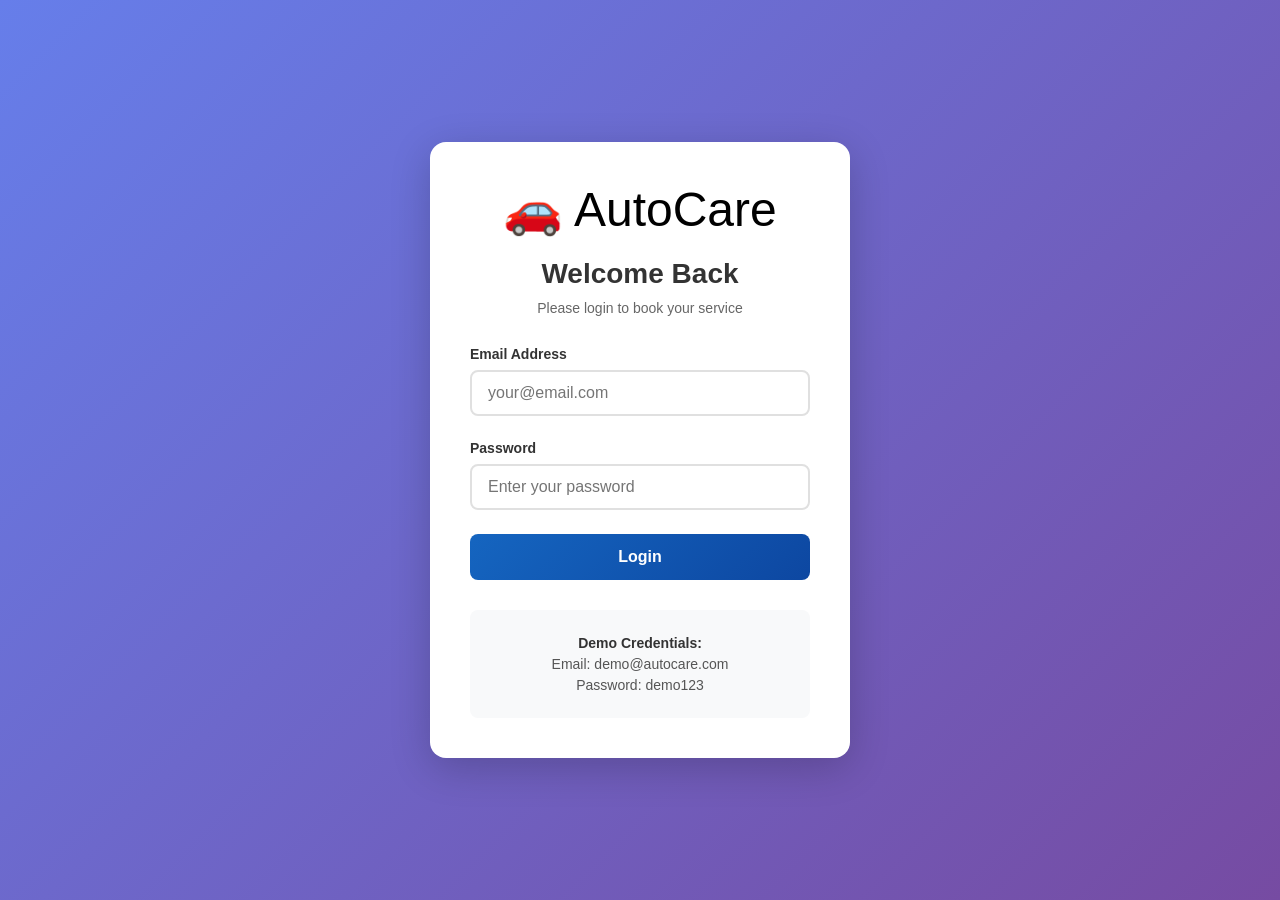
==== login.html @ be455d99 "Add car service booking website with login" ====
<!DOCTYPE html>
<html lang="en">
<head>
  <meta charset="UTF-8">
  <meta name="viewport" content="width=device-width, initial-scale=1.0">
  <title>Login - AutoCare Service Centre</title>
  <link rel="stylesheet" href="style.css">
</head>
<body class="login-page">
  <div class="login-container">
    <div class="login-box">
      <div class="logo">🚗 AutoCare</div>
      <h1>Welcome Back</h1>
      <p class="subtitle">Please login to book your service</p>
      
      <div id="login-error" class="error-message"></div>
      
      <div class="form-group">
        <label>Email Address</label>
        <input type="email" id="email" placeholder="your@email.com" autocomplete="email">
      </div>
      
      <div class="form-group">
        <label>Password</label>
        <input type="password" id="password" placeholder="Enter your password" autocomplete="current-password">
      </div>
      
      <button class="btn-primary" onclick="handleLogin()">Login</button>
      
      <div class="demo-credentials">
        <p><strong>Demo Credentials:</strong></p>
        <p>Email: demo@autocare.com</p>
        <p>Password: demo123</p>
      </div>
    </div>
  </div>
  <script src="script.js"></script>
</body>
</html>
---- style.css ----
/* Base Styles */
* {
    margin: 0;
    padding: 0;
    box-sizing: border-box;
  }
  
  body {
    font-family: 'Segoe UI', Tahoma, Geneva, Verdana, sans-serif;
    background: linear-gradient(135deg, #667eea 0%, #764ba2 100%);
    min-height: 100vh;
  }
  
  /* Login Page Styles */
  .login-page {
    display: flex;
    justify-content: center;
    align-items: center;
    padding: 20px;
  }
  
  .login-container {
    width: 100%;
    max-width: 420px;
  }
  
  .login-box {
    background: white;
    padding: 40px;
    border-radius: 16px;
    box-shadow: 0 10px 40px rgba(0,0,0,0.2);
  }
  
  .logo {
    font-size: 48px;
    text-align: center;
    margin-bottom: 20px;
  }
  
  .login-box h1 {
    text-align: center;
    color: #333;
    margin-bottom: 10px;
    font-size: 28px;
  }
  
  .subtitle {
    text-align: center;
    color: #666;
    margin-bottom: 30px;
    font-size: 14px;
  }
  
  .error-message {
    display: none;
    background: #fee;
    border: 1px solid #fcc;
    color: #c33;
    padding: 12px;
    border-radius: 8px;
    margin-bottom: 20px;
    font-size: 14px;
  }
  
  .error-message.show {
    display: block;
  }
  
  .demo-credentials {
    margin-top: 30px;
    padding: 20px;
    background: #f8f9fa;
    border-radius: 8px;
    text-align: center;
  }
  
  .demo-credentials p {
    margin: 5px 0;
    font-size: 14px;
    color: #555;
  }
  
  .demo-credentials strong {
    color: #333;
  }
  /* Header Styles */
header {
    background: linear-gradient(135deg, #1565C0 0%, #0D47A1 100%);
    color: white;
    padding: 30px 20px;
    box-shadow: 0 2px 10px rgba(0,0,0,0.1);
  }
  
  .header-content {
    max-width: 1200px;
    margin: 0 auto;
    display: flex;
    justify-content: space-between;
    align-items: center;
    flex-wrap: wrap;
    gap: 20px;
  }
  
  header h1 {
    font-size: 28px;
    margin-bottom: 5px;
  }
  
  header p {
    font-size: 16px;
    opacity: 0.9;
  }
  
  .user-info {
    display: flex;
    align-items: center;
    gap: 15px;
  }
  
  #user-email {
    font-size: 14px;
    opacity: 0.9;
  }
  
  /* Main Content */
  main {
    max-width: 600px;
    margin: 40px auto;
    padding: 20px;
  }
  
  .booking-card {
    background: white;
    padding: 40px;
    border-radius: 16px;
    box-shadow: 0 10px 40px rgba(0,0,0,0.1);
  }
  
  .booking-card h2 {
    color: #333;
    margin-bottom: 30px;
    font-size: 24px;
  }
  
  /* Form Elements */
  .form-group {
    margin-bottom: 24px;
  }
  
  label {
    display: block;
    font-weight: 600;
    margin-bottom: 8px;
    color: #333;
    font-size: 14px;
  }
  
  input, select, textarea {
    width: 100%;
    padding: 12px 16px;
    border: 2px solid #e0e0e0;
    border-radius: 8px;
    font-size: 16px;
    font-family: inherit;
    transition: all 0.3s ease;
  }
  
  input:focus, select:focus, textarea:focus {
    outline: none;
    border-color: #1565C0;
    box-shadow: 0 0 0 3px rgba(21, 101, 192, 0.1);
  }
  
  textarea {
    resize: vertical;
    min-height: 80px;
  }
  /* Buttons */
.btn-primary {
    width: 100%;
    background: linear-gradient(135deg, #1565C0 0%, #0D47A1 100%);
    color: white;
    padding: 14px 30px;
    border: none;
    border-radius: 8px;
    font-size: 16px;
    font-weight: 600;
    cursor: pointer;
    transition: transform 0.2s ease, box-shadow 0.2s ease;
  }
  
  .btn-primary:hover {
    transform: translateY(-2px);
    box-shadow: 0 6px 20px rgba(21, 101, 192, 0.4);
  }
  
  .btn-primary:active {
    transform: translateY(0);
  }
  
  .btn-logout {
    background: rgba(255,255,255,0.2);
    color: white;
    border: 1px solid rgba(255,255,255,0.3);
    padding: 8px 20px;
    border-radius: 6px;
    font-size: 14px;
    cursor: pointer;
    transition: all 0.2s ease;
  }
  
  .btn-logout:hover {
    background: rgba(255,255,255,0.3);
  }
  
  /* Confirmation Message */
  .confirmation-message {
    display: none;
    margin-top: 30px;
    padding: 24px;
    background: linear-gradient(135deg, #E8F5E9 0%, #C8E6C9 100%);
    border-left: 4px solid #4CAF50;
    border-radius: 8px;
    animation: slideIn 0.5s ease;
  }
  
  .confirmation-message.show {
    display: block;
  }
  
  .confirmation-message h3 {
    color: #2E7D32;
    margin-bottom: 15px;
    font-size: 20px;
  }
  
  .confirmation-message p {
    color: #1B5E20;
    line-height: 1.6;
    margin: 8px 0;
  }
  
  .confirmation-message strong {
    color: #1B5E20;
    font-weight: 600;
  }
  
  .booking-reference {
    display: inline-block;
    background: #4CAF50;
    color: white;
    padding: 6px 12px;
    border-radius: 6px;
    font-weight: bold;
    margin: 10px 0;
    font-family: 'Courier New', monospace;
  }
  
  @keyframes slideIn {
    from {
      opacity: 0;
      transform: translateY(-20px);
    }
    to {
      opacity: 1;
      transform: translateY(0);
    }
  }
  
  /* Responsive Design */
  @media (max-width: 768px) {
    .header-content {
      flex-direction: column;
      align-items: flex-start;
    }
    
    .booking-card {
      padding: 24px;
    }
    
    .login-box {
      padding: 30px 20px;
    }
  }
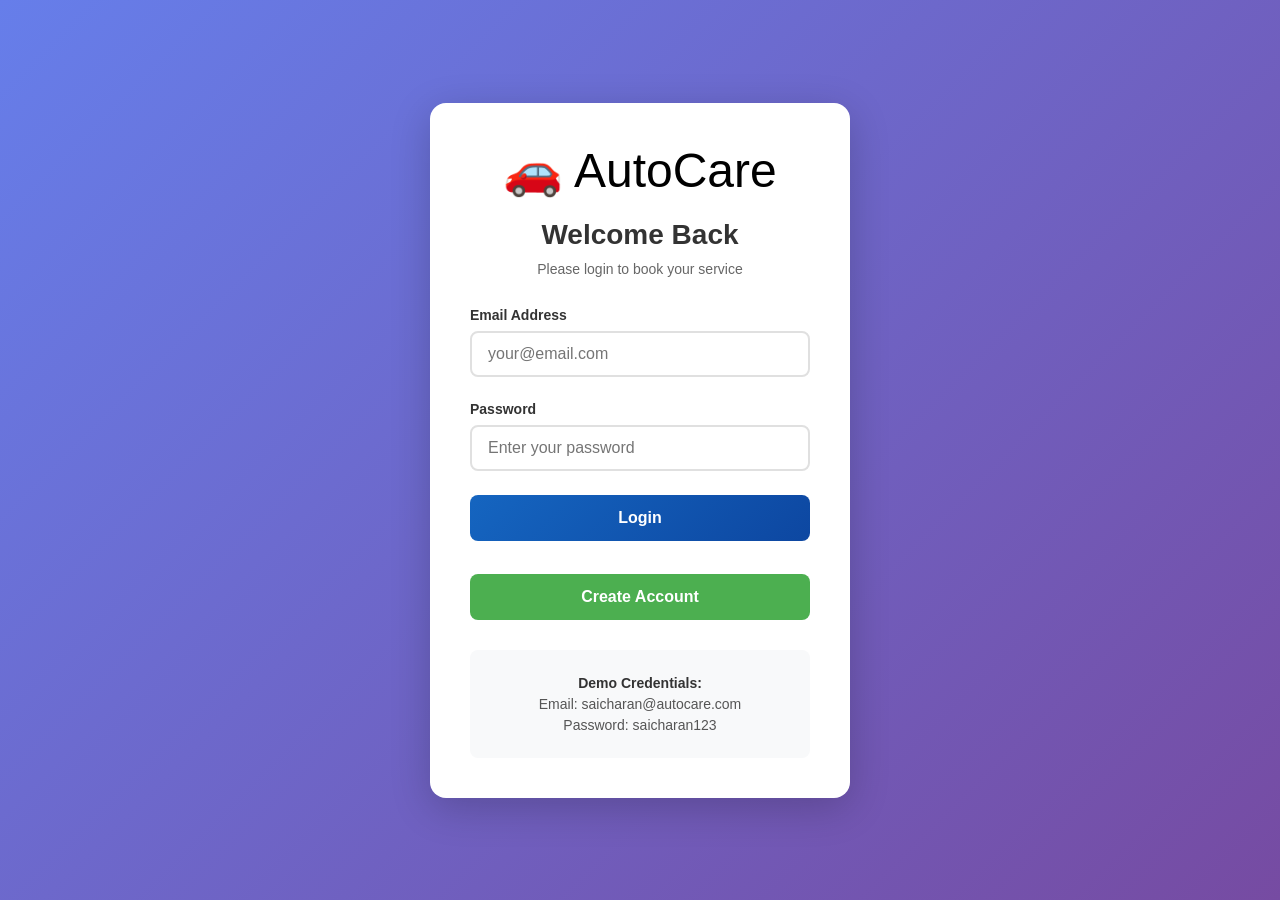
==== commit 715aed88: "Added signup page" ====
--- a/login.html
+++ b/login.html
@@ -3,37 +3,79 @@
 <head>
   <meta charset="UTF-8">
   <meta name="viewport" content="width=device-width, initial-scale=1.0">
-  <title>Login - AutoCare Service Centre</title>
+  <title>Login - SaiCharan AutoCare</title>
+
   <link rel="stylesheet" href="style.css">
 </head>
+
 <body class="login-page">
+
   <div class="login-container">
+
     <div class="login-box">
+
       <div class="logo">🚗 AutoCare</div>
+
       <h1>Welcome Back</h1>
-      <p class="subtitle">Please login to book your service</p>
-      
+
+      <p class="subtitle">
+        Please login to book your service
+      </p>
+
       <div id="login-error" class="error-message"></div>
-      
+
       <div class="form-group">
         <label>Email Address</label>
-        <input type="email" id="email" placeholder="your@email.com" autocomplete="email">
+
+        <input 
+          type="email"
+          id="email"
+          placeholder="your@email.com"
+          autocomplete="email"
+        >
       </div>
-      
+
       <div class="form-group">
         <label>Password</label>
-        <input type="password" id="password" placeholder="Enter your password" autocomplete="current-password">
+
+        <input 
+          type="password"
+          id="password"
+          placeholder="Enter your password"
+          autocomplete="current-password"
+        >
       </div>
-      
-      <button class="btn-primary" onclick="handleLogin()">Login</button>
-      
+
+      <!-- LOGIN BUTTON -->
+      <button class="btn-primary" onclick="handleLogin()">
+        Login
+      </button>
+
+      <br><br>
+
+      <!-- SIGNUP BUTTON -->
+      <button 
+        class="btn-primary signup-btn"
+        onclick="window.location.href='signup.html'"
+      >
+        Create Account
+      </button>
+
       <div class="demo-credentials">
+
         <p><strong>Demo Credentials:</strong></p>
-        <p>Email: demo@autocare.com</p>
-        <p>Password: demo123</p>
+
+        <p>Email: saicharan@autocare.com</p>
+
+        <p>Password: saicharan123</p>
+
       </div>
+
     </div>
+
   </div>
+
   <script src="script.js"></script>
+
 </body>
 </html>
--- a/style.css
+++ b/style.css
@@ -281,4 +281,26 @@
     .login-box {
       padding: 30px 20px;
     }
+  }
+  .service-info {
+    margin-top: 30px;
+    padding: 20px;
+    background: #f5f7ff;
+    border-radius: 10px;
+    border-left: 5px solid #1565C0;
+  }
+  
+  .service-info h3 {
+    color: #1565C0;
+    margin-bottom: 15px;
+  }
+  
+  .service-info p {
+    margin-bottom: 15px;
+    line-height: 1.6;
+    color: #333;
+  }
+  .signup-btn {
+    margin-top: 15px;
+    background: #4CAF50;
   }
